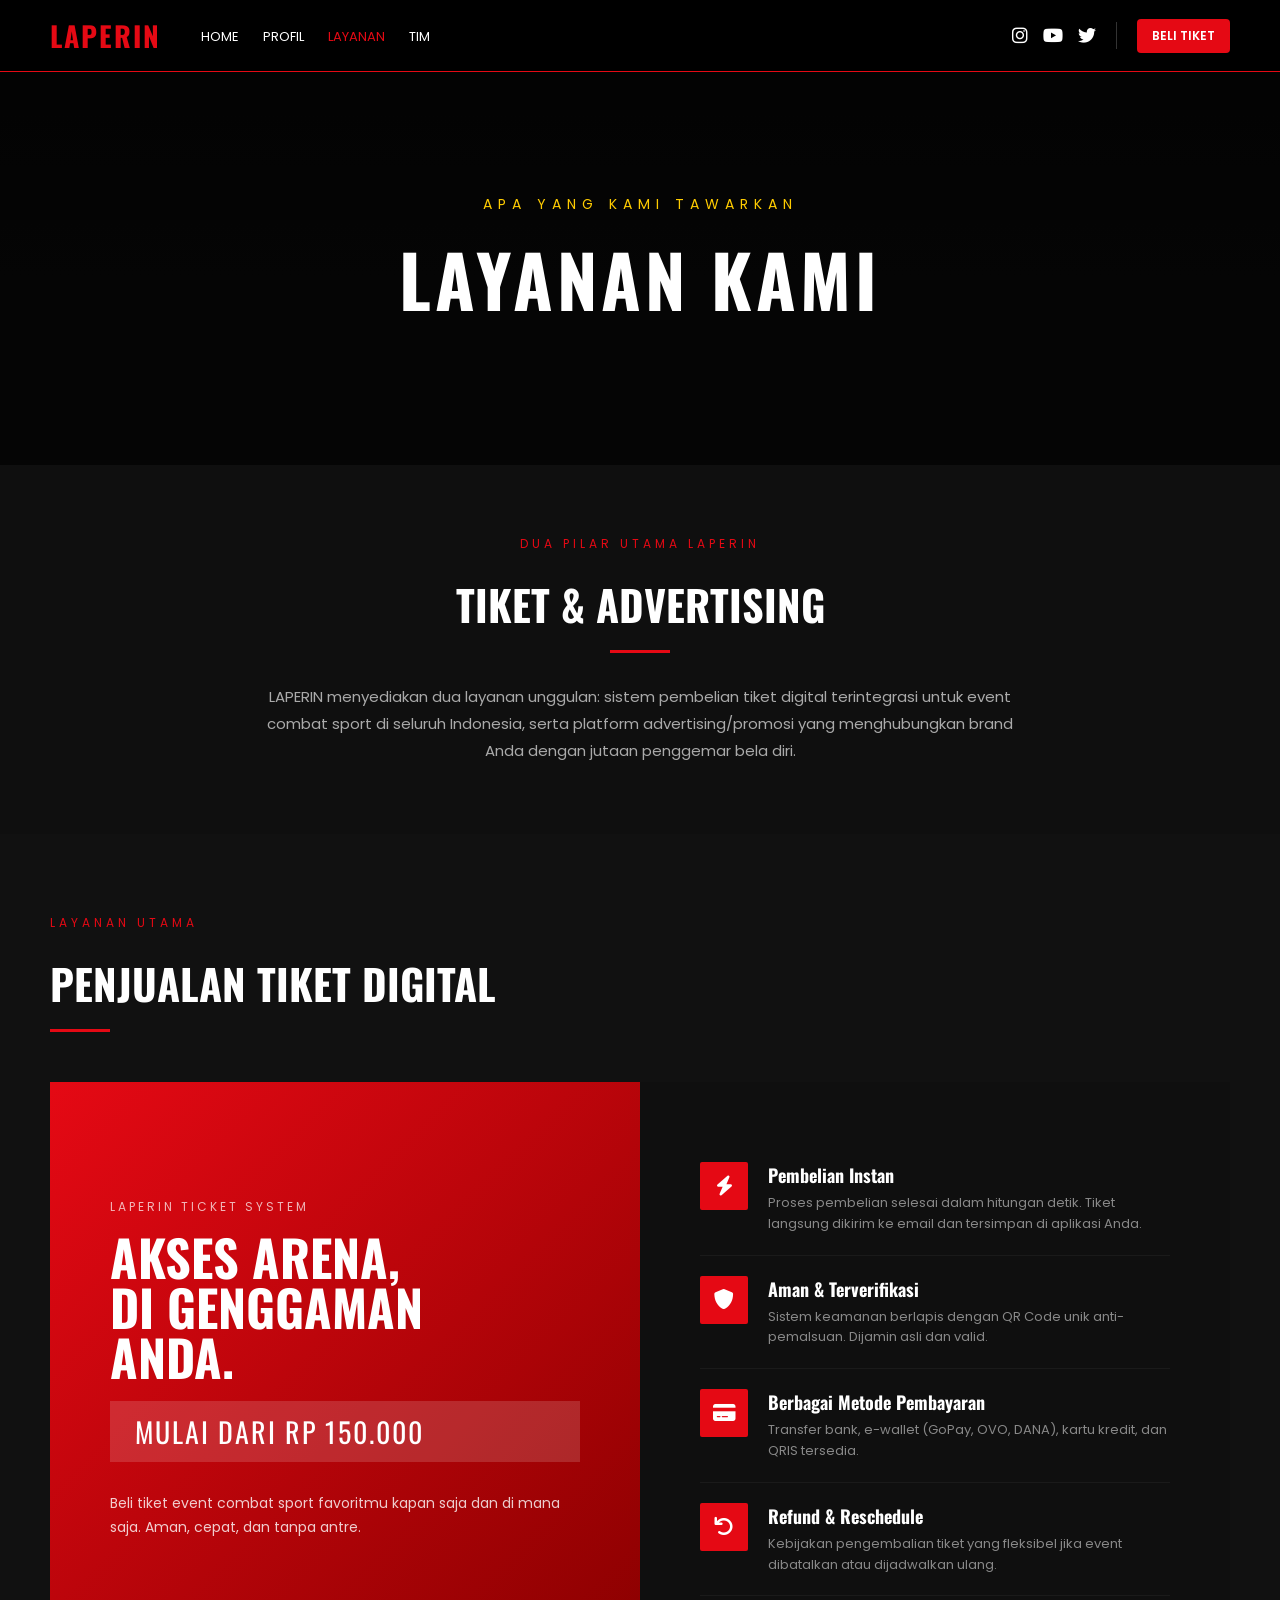
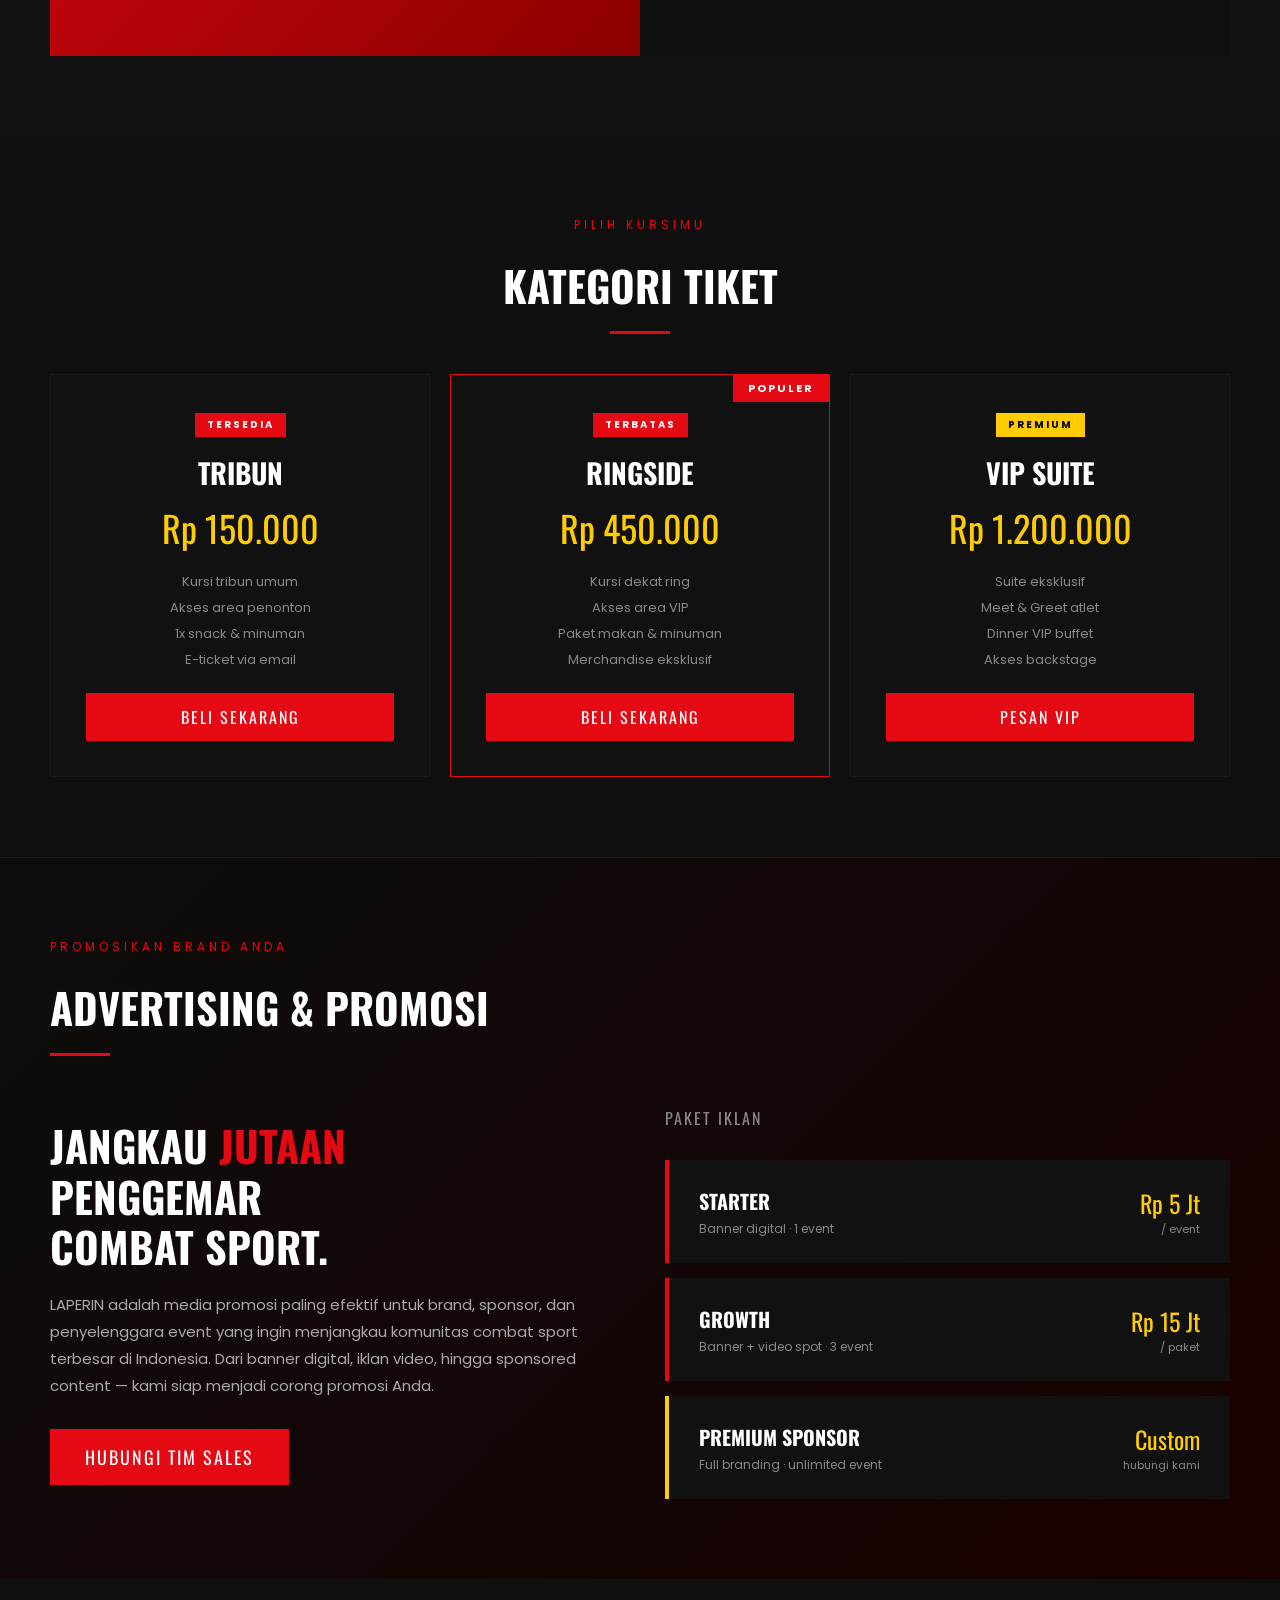
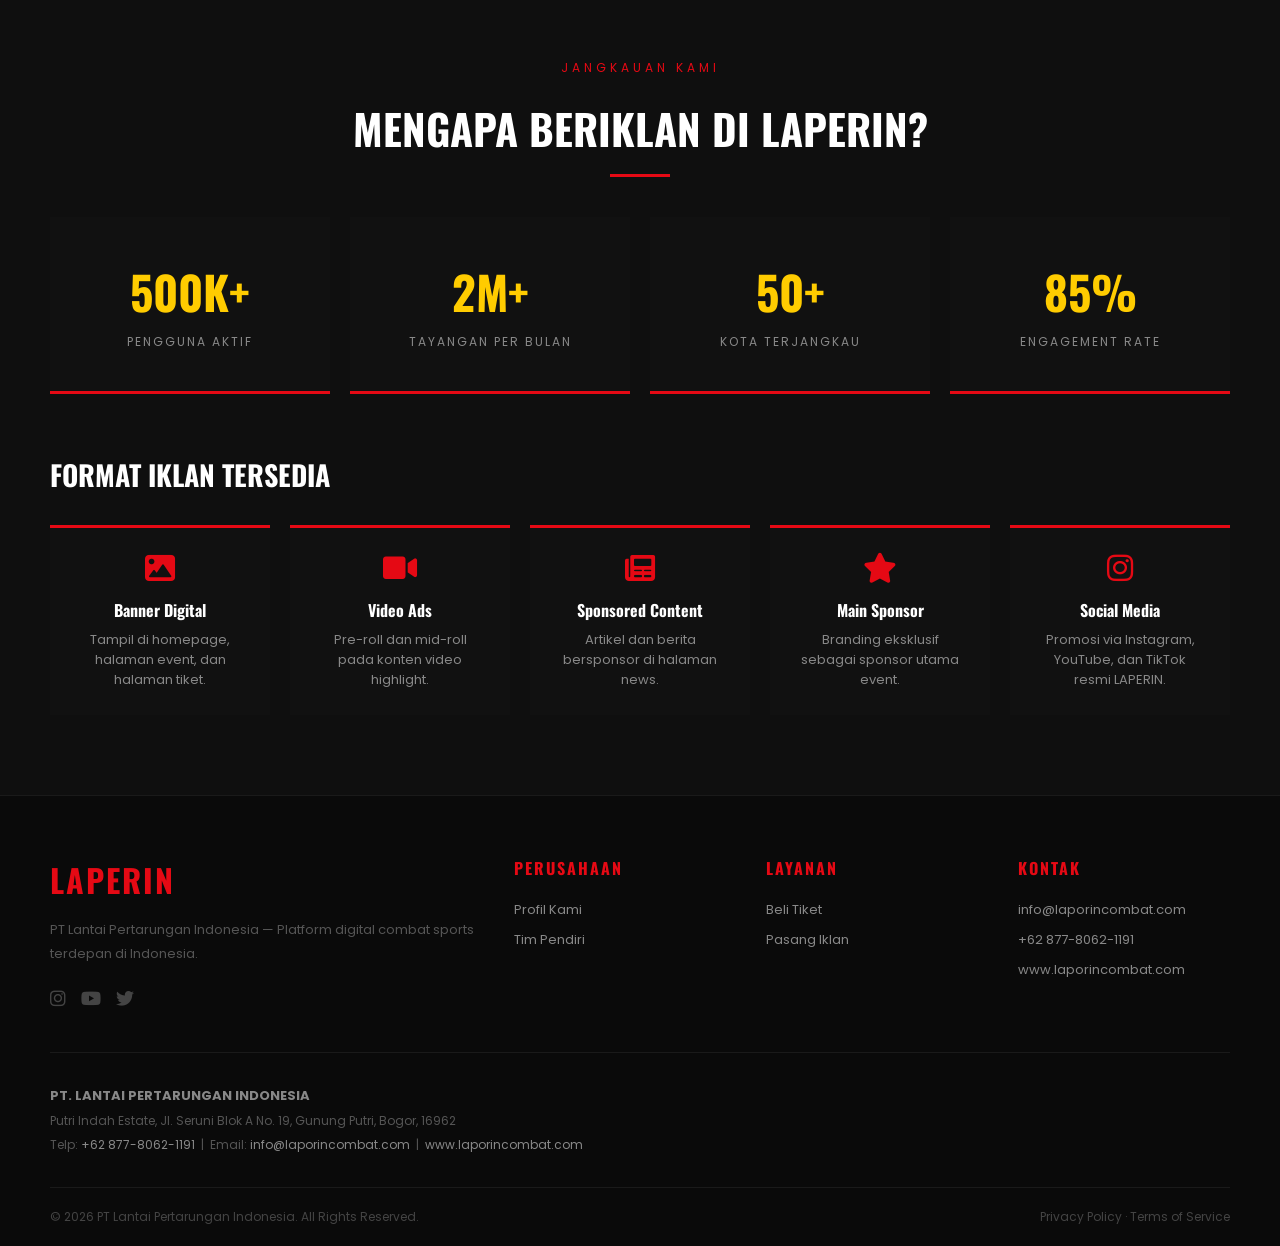
==== layanan.html @ 1fa07dd4 "Menambahkan Versi Terbaru, 4 halaman" ====
<!DOCTYPE html>
<html lang="id">
<head>
  <meta charset="UTF-8">
  <meta name="viewport" content="width=device-width, initial-scale=1.0">
  <title>Layanan — Laperin</title>
  <link href="https://fonts.googleapis.com/css2?family=Oswald:wght@400;500;700&family=Poppins:wght@300;400;600;700&display=swap" rel="stylesheet">
  <link rel="stylesheet" href="https://cdnjs.cloudflare.com/ajax/libs/font-awesome/6.0.0/css/all.min.css">
  <link rel="stylesheet" href="style.css">
</head>
<body>

  <!-- NAVBAR -->
  <nav>
    <div class="nav-left">
      <a class="logo" href="index.html">LAPERIN</a>
      <div class="nav-links">
        <a href="index.html">Home</a>
        <a href="profil.html">Profil</a>
        <a href="layanan.html" class="active">Layanan</a>
        <a href="tim.html">Tim</a>
      </div>
    </div>
    <div class="nav-right">
      <div class="social-icons">
        <a href="#"><i class="fab fa-instagram"></i></a>
        <a href="#"><i class="fab fa-youtube"></i></a>
        <a href="#"><i class="fab fa-twitter"></i></a>
      </div>
      <a href="layanan.html" style="background:#e50914; color:white; padding:8px 15px; text-decoration:none; font-weight:600; font-size:12px; border-radius:4px;">BELI TIKET</a>
    </div>
  </nav>

  <!-- PAGE HERO -->
  <div class="page-hero layanan-hero">
    <p>Apa Yang Kami Tawarkan</p>
    <h1>LAYANAN KAMI</h1>
  </div>

  <!-- INTRO -->
  <section style="padding:70px 50px; background:#0f0f0f; text-align:center;">
    <p class="section-subtitle">Dua Pilar Utama LAPERIN</p>
    <h2 class="section-title">TIKET & ADVERTISING</h2>
    <div class="title-line" style="margin:15px auto 30px;"></div>
    <p style="color:#aaa; line-height:1.8; font-size:15px; max-width:750px; margin:0 auto;">LAPERIN menyediakan dua layanan unggulan: sistem pembelian tiket digital terintegrasi untuk event combat sport di seluruh Indonesia, serta platform advertising/promosi yang menghubungkan brand Anda dengan jutaan penggemar bela diri.</p>
  </section>

  <!-- TIKET SECTION -->
  <section class="tiket-section" id="tiket">
    <p class="section-subtitle">Layanan Utama</p>
    <h2 class="section-title">PENJUALAN TIKET DIGITAL</h2>
    <div class="title-line"></div>
    <div class="tiket-grid">
      <div class="tiket-visual">
        <p style="font-size:12px; text-transform:uppercase; letter-spacing:3px; opacity:0.7; margin-bottom:15px;">Laperin Ticket System</p>
        <h2>AKSES ARENA,<br>DI GENGGAMAN<br>ANDA.</h2>
        <div class="price-tag">MULAI DARI RP 150.000</div>
        <p style="opacity:0.8; font-size:14px; line-height:1.7;">Beli tiket event combat sport favoritmu kapan saja dan di mana saja. Aman, cepat, dan tanpa antre.</p>
      </div>
      <div class="tiket-features">
        <div class="feat-item">
          <div class="feat-icon"><i class="fas fa-bolt"></i></div>
          <div class="feat-text">
            <h4>Pembelian Instan</h4>
            <p>Proses pembelian selesai dalam hitungan detik. Tiket langsung dikirim ke email dan tersimpan di aplikasi Anda.</p>
          </div>
        </div>
        <div class="feat-item">
          <div class="feat-icon"><i class="fas fa-shield-alt"></i></div>
          <div class="feat-text">
            <h4>Aman & Terverifikasi</h4>
            <p>Sistem keamanan berlapis dengan QR Code unik anti-pemalsuan. Dijamin asli dan valid.</p>
          </div>
        </div>
        <div class="feat-item">
          <div class="feat-icon"><i class="fas fa-credit-card"></i></div>
          <div class="feat-text">
            <h4>Berbagai Metode Pembayaran</h4>
            <p>Transfer bank, e-wallet (GoPay, OVO, DANA), kartu kredit, dan QRIS tersedia.</p>
          </div>
        </div>
        <div class="feat-item">
          <div class="feat-icon"><i class="fas fa-undo"></i></div>
          <div class="feat-text">
            <h4>Refund & Reschedule</h4>
            <p>Kebijakan pengembalian tiket yang fleksibel jika event dibatalkan atau dijadwalkan ulang.</p>
          </div>
        </div>
      </div>
    </div>
  </section>

  <!-- KATEGORI TIKET -->
  <section class="tiket-kategori">
    <div style="text-align:center;">
      <p class="section-subtitle">Pilih Kursimu</p>
      <h2 class="section-title">KATEGORI TIKET</h2>
      <div class="title-line" style="margin:15px auto 0;"></div>
    </div>
    <div class="kategori-grid">
      <div class="kat-card">
        <span class="kat-badge">Tersedia</span>
        <h3>TRIBUN</h3>
        <div class="price">Rp 150.000</div>
        <ul>
          <li>Kursi tribun umum</li>
          <li>Akses area penonton</li>
          <li>1x snack & minuman</li>
          <li>E-ticket via email</li>
        </ul>
        <a href="#" class="btn-buy">Beli Sekarang</a>
      </div>
      <div class="kat-card" style="border-color:#e50914; position:relative;">
        <div style="position:absolute; top:0; right:0; background:#e50914; padding:5px 15px; font-size:11px; font-weight:700; letter-spacing:2px;">POPULER</div>
        <span class="kat-badge">Terbatas</span>
        <h3>RINGSIDE</h3>
        <div class="price">Rp 450.000</div>
        <ul>
          <li>Kursi dekat ring</li>
          <li>Akses area VIP</li>
          <li>Paket makan & minuman</li>
          <li>Merchandise eksklusif</li>
        </ul>
        <a href="#" class="btn-buy">Beli Sekarang</a>
      </div>
      <div class="kat-card">
        <span class="kat-badge" style="background:#ffcc00; color:#000;">Premium</span>
        <h3>VIP SUITE</h3>
        <div class="price">Rp 1.200.000</div>
        <ul>
          <li>Suite eksklusif</li>
          <li>Meet & Greet atlet</li>
          <li>Dinner VIP buffet</li>
          <li>Akses backstage</li>
        </ul>
        <a href="#" class="btn-buy">Pesan VIP</a>
      </div>
    </div>
  </section>

  <!-- ADVERTISING -->
  <section class="ads-section" id="advertising">
    <p class="section-subtitle">Promosikan Brand Anda</p>
    <h2 class="section-title">ADVERTISING & PROMOSI</h2>
    <div class="title-line"></div>
    <div class="ads-grid">
      <div class="ads-text">
        <h2>JANGKAU <em>JUTAAN</em><br>PENGGEMAR<br>COMBAT SPORT.</h2>
        <p>LAPERIN adalah media promosi paling efektif untuk brand, sponsor, dan penyelenggara event yang ingin menjangkau komunitas combat sport terbesar di Indonesia. Dari banner digital, iklan video, hingga sponsored content — kami siap menjadi corong promosi Anda.</p>
        <a class="btn-contact" href="mailto:info@laporincombat.com">Hubungi Tim Sales</a>
      </div>
      <div class="ads-packages">
        <div style="font-family:'Oswald'; font-size:16px; color:#888; text-transform:uppercase; letter-spacing:2px; margin-bottom:15px;">Paket Iklan</div>
        <div class="pkg-card">
          <div><h4>STARTER</h4><p>Banner digital · 1 event</p></div>
          <div class="pkg-price">Rp 5 Jt<span>/ event</span></div>
        </div>
        <div class="pkg-card">
          <div><h4>GROWTH</h4><p>Banner + video spot · 3 event</p></div>
          <div class="pkg-price">Rp 15 Jt<span>/ paket</span></div>
        </div>
        <div class="pkg-card" style="border-left-color:#ffcc00;">
          <div><h4>PREMIUM SPONSOR</h4><p>Full branding · unlimited event</p></div>
          <div class="pkg-price" style="color:#ffcc00;">Custom<span>hubungi kami</span></div>
        </div>
      </div>
    </div>
  </section>

  <!-- REACH STATS -->
  <section class="ads-reach">
    <div style="text-align:center;">
      <p class="section-subtitle">Jangkauan Kami</p>
      <h2 class="section-title">MENGAPA BERIKLAN DI LAPERIN?</h2>
      <div class="title-line" style="margin:15px auto 0;"></div>
    </div>
    <div class="reach-grid">
      <div class="reach-card"><h3>500K+</h3><p>Pengguna Aktif</p></div>
      <div class="reach-card"><h3>2M+</h3><p>Tayangan Per Bulan</p></div>
      <div class="reach-card"><h3>50+</h3><p>Kota Terjangkau</p></div>
      <div class="reach-card"><h3>85%</h3><p>Engagement Rate</p></div>
    </div>

    <!-- FORMAT IKLAN -->
    <div style="margin-top:60px;">
      <h3 style="font-family:'Oswald'; font-size:28px; margin-bottom:30px;">FORMAT IKLAN TERSEDIA</h3>
      <div style="display:grid; grid-template-columns:repeat(auto-fit,minmax(200px,1fr)); gap:20px;">
        <div style="background:#111; padding:25px; border-top:3px solid #e50914; text-align:center;">
          <i class="fas fa-image" style="font-size:30px; color:#e50914; margin-bottom:15px;"></i>
          <h4 style="font-family:'Oswald'; margin-bottom:8px;">Banner Digital</h4>
          <p style="color:#888; font-size:13px;">Tampil di homepage, halaman event, dan halaman tiket.</p>
        </div>
        <div style="background:#111; padding:25px; border-top:3px solid #e50914; text-align:center;">
          <i class="fas fa-video" style="font-size:30px; color:#e50914; margin-bottom:15px;"></i>
          <h4 style="font-family:'Oswald'; margin-bottom:8px;">Video Ads</h4>
          <p style="color:#888; font-size:13px;">Pre-roll dan mid-roll pada konten video highlight.</p>
        </div>
        <div style="background:#111; padding:25px; border-top:3px solid #e50914; text-align:center;">
          <i class="fas fa-newspaper" style="font-size:30px; color:#e50914; margin-bottom:15px;"></i>
          <h4 style="font-family:'Oswald'; margin-bottom:8px;">Sponsored Content</h4>
          <p style="color:#888; font-size:13px;">Artikel dan berita bersponsor di halaman news.</p>
        </div>
        <div style="background:#111; padding:25px; border-top:3px solid #e50914; text-align:center;">
          <i class="fas fa-star" style="font-size:30px; color:#e50914; margin-bottom:15px;"></i>
          <h4 style="font-family:'Oswald'; margin-bottom:8px;">Main Sponsor</h4>
          <p style="color:#888; font-size:13px;">Branding eksklusif sebagai sponsor utama event.</p>
        </div>
        <div style="background:#111; padding:25px; border-top:3px solid #e50914; text-align:center;">
          <i class="fab fa-instagram" style="font-size:30px; color:#e50914; margin-bottom:15px;"></i>
          <h4 style="font-family:'Oswald'; margin-bottom:8px;">Social Media</h4>
          <p style="color:#888; font-size:13px;">Promosi via Instagram, YouTube, dan TikTok resmi LAPERIN.</p>
        </div>
      </div>
    </div>
  </section>

  <!-- FOOTER -->
  <footer class="site-footer">
    <div class="footer-grid">
      <div class="footer-brand">
        <span class="logo">LAPERIN</span>
        <p>PT Lantai Pertarungan Indonesia — Platform digital combat sports terdepan di Indonesia.</p>
        <div class="footer-socials" style="margin-top:20px;">
          <a href="#"><i class="fab fa-instagram"></i></a>
          <a href="#"><i class="fab fa-youtube"></i></a>
          <a href="#"><i class="fab fa-twitter"></i></a>
        </div>
      </div>
      <div class="footer-col">
        <h4>Perusahaan</h4>
        <a href="profil.html">Profil Kami</a>
        <a href="tim.html">Tim Pendiri</a>
      </div>
      <div class="footer-col">
        <h4>Layanan</h4>
        <a href="layanan.html">Beli Tiket</a>
        <a href="layanan.html">Pasang Iklan</a>
      </div>
      <div class="footer-col">
        <h4>Kontak</h4>
        <a href="mailto:info@laporincombat.com">info@laporincombat.com</a>
        <a href="tel:+6287780621191">+62 877-8062-1191</a>
        <a href="https://www.laporincombat.com" target="_blank">www.laporincombat.com</a>
      </div>
    </div>

    <div class="footer-address">
      <p>
        <strong style="color:#888; font-size:13px;">PT. LANTAI PERTARUNGAN INDONESIA</strong><br>
        Putri Indah Estate, Jl. Seruni Blok A No. 19, Gunung Putri, Bogor, 16962<br>
        Telp: <a href="tel:+6287780621191">+62 877-8062-1191</a> &nbsp;|&nbsp;
        Email: <a href="mailto:info@laporincombat.com">info@laporincombat.com</a> &nbsp;|&nbsp;
        <a href="https://www.laporincombat.com" target="_blank">www.laporincombat.com</a>
      </p>
    </div>

    <div class="footer-bottom">
      <p>© 2026 PT Lantai Pertarungan Indonesia. All Rights Reserved.</p>
      <p>Privacy Policy · Terms of Service</p>
    </div>
  </footer>

</body>
</html>
---- style.css ----
/* ============================================================
   LAPERIN — One Hub All Combat Sports
   style.css — Shared stylesheet
   ============================================================ */

* { margin:0; padding:0; box-sizing:border-box; }
body { background:#0f0f0f; color:white; font-family:'Poppins', sans-serif; overflow-x:hidden; scroll-behavior:smooth; }

/* ========================
   NAVBAR
======================== */
nav { width:100%; position:fixed; top:0; left:0; padding:15px 50px; display:flex; justify-content:space-between; align-items:center; z-index:1000; background:rgba(0,0,0,0.95); border-bottom:1px solid #e50914; }
.nav-left { display:flex; align-items:center; gap:40px; }
.logo { font-size:28px; font-family:'Oswald', sans-serif; font-weight:700; color:#e50914; text-decoration:none; letter-spacing:2px; cursor:pointer; }
.nav-links a { text-decoration:none; color:white; font-size:13px; text-transform:uppercase; margin-right:20px; transition:0.3s; cursor:pointer; }
.nav-links a:hover, .nav-links a.active { color:#e50914; }
.nav-right { display:flex; align-items:center; gap:20px; }
.social-icons { display:flex; gap:15px; border-right:1px solid #333; padding-right:20px; }
.social-icons a { color:white; font-size:18px; transition:0.3s; }
.social-icons a:hover { color:#e50914; }

/* ========================
   SHARED UTILITIES
======================== */
.section-title { font-family:'Oswald'; font-size:clamp(28px,4vw,42px); text-transform:uppercase; margin-bottom:10px; }
.section-subtitle { color:#e50914; font-size:12px; text-transform:uppercase; letter-spacing:4px; margin-bottom:20px; }
.title-line { width:60px; height:3px; background:#e50914; margin-top:15px; }

.btn-dark { background:#222; color:#fff; padding:15px 30px; text-decoration:none; font-weight:600; text-transform:uppercase; font-size:14px; cursor:pointer; transition:0.3s; display:inline-block; }
.btn-dark:hover { background:#e50914; }

/* ========================
   PAGE HERO (subpages)
======================== */
.page-hero { width:100%; height:45vh; background-size:cover; background-position:center; display:flex; flex-direction:column; align-items:center; justify-content:center; margin-top:60px; position:relative; text-align:center; padding:0 20px; }
.page-hero::before { content:''; position:absolute; inset:0; background:rgba(0,0,0,0.65); }
.page-hero * { position:relative; z-index:1; }
.page-hero h1 { font-family:'Oswald'; font-size:clamp(36px,6vw,72px); text-transform:uppercase; letter-spacing:4px; }
.page-hero p { color:#ffcc00; font-size:14px; text-transform:uppercase; letter-spacing:6px; margin-bottom:10px; }

/* ========================
   HOME PAGE
======================== */
.hero { width:100%; height:70vh; background:linear-gradient(to top, #0f0f0f, rgba(0,0,0,0.3)), url('https://images.unsplash.com/photo-1517438984742-1262db08379e?q=80&w=2070'); background-size:cover; background-position:center; display:flex; align-items:center; padding:0 50px; margin-top:60px; }
.hero h1 { font-size:clamp(40px,8vw,80px); line-height:1; font-family:'Oswald', sans-serif; text-transform:uppercase; }

.event-countdown { display:grid; grid-template-columns:1.2fr 0.8fr; min-height:400px; background:#ffcc00; color:#000; }
.event-info { padding:60px 50px; display:flex; flex-direction:column; justify-content:center; }
.event-date-loc { font-weight:600; font-size:18px; margin-bottom:10px; text-transform:uppercase; }
.event-title { font-family:'Oswald'; font-size:clamp(30px,5vw,55px); line-height:1.1; margin-bottom:30px; }
.event-btns { display:flex; gap:15px; }

.countdown-timer { background:#fff; padding:60px 50px; display:flex; flex-direction:column; justify-content:center; align-items:center; }
.timer-label { font-family:'Oswald'; font-size:24px; margin-bottom:20px; text-transform:uppercase; color:#000; }
.timer-grid { display:flex; gap:20px; font-family:'Oswald'; font-size:45px; text-align:center; color:#000; }
.timer-unit { display:flex; flex-direction:column; }
.timer-unit span { font-size:12px; font-family:'Poppins'; font-weight:600; color:#888; }

.ufc-split { display:grid; grid-template-columns:1.8fr 1fr; background:#fff; color:#000; }
.main-story { padding:50px; }
.story-img { width:100%; height:400px; background:url('https://dmxg5wxfqgb4u.cloudfront.net/styles/background_image_xl/s3/2024-01/012024-ufc-297-strickland-vs-du-plessis-fights-everything-you-need-to-know-hero.jpg') center/cover; margin-bottom:20px; }
.sidebar { background:#151515; color:#fff; padding:50px; }
.rank-box { background:#e50914; min-width:35px; height:35px; display:flex; align-items:center; justify-content:center; font-family:'Oswald'; margin-right:15px; flex-shrink:0; }

.video-section { background:linear-gradient(135deg, #0d253f 0%, #01050a 100%); padding:80px 50px; }
.video-grid { display:grid; grid-template-columns:repeat(auto-fit, minmax(300px,1fr)); gap:20px; }
.v-thumb { position:relative; border-radius:12px; overflow:hidden; height:200px; }
.v-thumb img { width:100%; height:100%; object-fit:cover; opacity:0.7; }
.play-icon { position:absolute; top:50%; left:50%; transform:translate(-50%,-50%); font-size:50px; color:#fff; }

.section { padding:80px 50px; }
.fight-item { display:flex; align-items:center; justify-content:space-between; padding:20px; border-bottom:1px solid #222; background:#151515; margin-bottom:5px; }
.fight-date { font-family:'Oswald', sans-serif; color:#e50914; font-size:18px; width:100px; }

.venue-grid { display:grid; grid-template-columns:repeat(auto-fit, minmax(280px,1fr)); gap:20px; }
.venue-card { background:#1a1a1a; border-radius:8px; overflow:hidden; }
.venue-card img { width:100%; height:180px; object-fit:cover; }
.venue-info { padding:20px; }

.about-section { background:#111; padding:80px 50px; border-top:1px solid #222; }

/* ========================
   PROFIL PAGE
======================== */
.profil-intro { background:#0f0f0f; padding:80px 50px; display:grid; grid-template-columns:1fr 1fr; gap:60px; align-items:center; }
.profil-intro-text h2 { font-family:'Oswald'; font-size:40px; margin-bottom:20px; }
.profil-intro-text h2 span { color:#e50914; }
.profil-intro-text p { color:#aaa; line-height:1.8; font-size:15px; }
.profil-stats { display:grid; grid-template-columns:1fr 1fr; gap:20px; }
.stat-box { background:#151515; border-left:4px solid #e50914; padding:25px; }
.stat-box h3 { font-family:'Oswald'; font-size:42px; color:#ffcc00; }
.stat-box p { font-size:12px; text-transform:uppercase; color:#888; letter-spacing:2px; }

.visi-misi { background:#111; padding:80px 50px; }
.vm-grid { display:grid; grid-template-columns:1fr 1fr; gap:30px; margin-top:50px; }
.vm-card { background:#0f0f0f; padding:40px; border-top:4px solid #e50914; position:relative; overflow:hidden; }
.vm-card::before { content:attr(data-label); position:absolute; bottom:-20px; right:-10px; font-family:'Oswald'; font-size:100px; color:rgba(229,9,20,0.05); font-weight:700; }
.vm-card h3 { font-family:'Oswald'; font-size:28px; margin-bottom:20px; color:#ffcc00; letter-spacing:2px; }
.vm-card ul { list-style:none; }
.vm-card ul li { color:#bbb; font-size:14px; line-height:1.8; padding:8px 0; border-bottom:1px solid #1a1a1a; display:flex; align-items:flex-start; gap:10px; }
.vm-card ul li::before { content:'▸'; color:#e50914; flex-shrink:0; margin-top:2px; }
.vm-card p { color:#bbb; font-size:14px; line-height:1.8; }

.tujuan-section { background:#0f0f0f; padding:80px 50px; }
.tujuan-grid { display:grid; grid-template-columns:repeat(2,1fr); gap:25px; margin-top:50px; }
.tujuan-card { background:#111; padding:40px; border-radius:2px; position:relative; overflow:hidden; transition:0.3s; }
.tujuan-card:hover { transform:translateY(-5px); background:#151515; }
.tujuan-icon { font-size:36px; color:#e50914; margin-bottom:20px; }
.tujuan-card h4 { font-family:'Oswald'; font-size:20px; margin-bottom:12px; color:#fff; line-height:1.3; }
.tujuan-card p { color:#888; font-size:13px; line-height:1.7; }
.tujuan-num { position:absolute; top:20px; right:25px; font-family:'Oswald'; font-size:60px; color:rgba(229,9,20,0.08); font-weight:700; }

/* ========================
   LAYANAN PAGE
======================== */
.layanan-hero { background:linear-gradient(to top, #0f0f0f 20%, rgba(0,0,0,0.4)), url('https://images.unsplash.com/photo-1549719386-74dfcbf7dbed?q=80&w=2070'); background-size:cover; background-position:center; }

.tiket-section { background:#111; padding:80px 50px; }
.tiket-grid { display:grid; grid-template-columns:1fr 1fr; gap:0; margin-top:50px; }
.tiket-visual { background:linear-gradient(135deg, #e50914, #8b0000); padding:60px; display:flex; flex-direction:column; justify-content:center; }
.tiket-visual h2 { font-family:'Oswald'; font-size:50px; text-transform:uppercase; line-height:1; margin-bottom:20px; }
.tiket-visual .price-tag { background:rgba(255,255,255,0.15); display:inline-block; padding:10px 25px; font-family:'Oswald'; font-size:28px; margin-bottom:30px; letter-spacing:2px; }
.tiket-features { background:#0f0f0f; padding:60px; display:flex; flex-direction:column; justify-content:center; }
.feat-item { display:flex; gap:20px; padding:20px 0; border-bottom:1px solid #1a1a1a; align-items:flex-start; }
.feat-icon { width:48px; height:48px; background:#e50914; display:flex; align-items:center; justify-content:center; font-size:20px; flex-shrink:0; border-radius:2px; }
.feat-text h4 { font-family:'Oswald'; font-size:18px; margin-bottom:5px; }
.feat-text p { color:#888; font-size:13px; line-height:1.6; }

.tiket-kategori { padding:80px 50px; background:#0f0f0f; }
.kategori-grid { display:grid; grid-template-columns:repeat(3,1fr); gap:20px; margin-top:40px; }
.kat-card { background:#111; border:1px solid #1a1a1a; padding:35px; text-align:center; transition:0.3s; cursor:pointer; }
.kat-card:hover { border-color:#e50914; transform:translateY(-4px); }
.kat-card .kat-badge { background:#e50914; color:#fff; font-size:10px; font-weight:700; text-transform:uppercase; padding:4px 12px; letter-spacing:2px; display:inline-block; margin-bottom:15px; }
.kat-card h3 { font-family:'Oswald'; font-size:28px; margin-bottom:8px; }
.kat-card .price { font-family:'Oswald'; font-size:36px; color:#ffcc00; margin-bottom:15px; }
.kat-card ul { list-style:none; color:#888; font-size:13px; line-height:2; }
.kat-card .btn-buy { margin-top:20px; display:block; background:#e50914; color:#fff; padding:12px; font-family:'Oswald'; font-size:16px; text-transform:uppercase; letter-spacing:2px; text-decoration:none; transition:0.3s; }
.kat-card .btn-buy:hover { background:#fff; color:#e50914; }

.ads-section { background:linear-gradient(135deg, #0d0d0d, #1a0000); padding:80px 50px; border-top:1px solid #1a1a1a; }
.ads-grid { display:grid; grid-template-columns:1fr 1fr; gap:50px; margin-top:50px; align-items:center; }
.ads-text h2 { font-family:'Oswald'; font-size:42px; text-transform:uppercase; line-height:1.2; margin-bottom:20px; }
.ads-text h2 em { color:#e50914; font-style:normal; }
.ads-text p { color:#aaa; line-height:1.8; font-size:15px; margin-bottom:30px; }
.ads-text .btn-contact { display:inline-block; background:#e50914; color:#fff; padding:15px 35px; font-family:'Oswald'; font-size:18px; text-transform:uppercase; letter-spacing:2px; text-decoration:none; cursor:pointer; transition:0.3s; }
.ads-text .btn-contact:hover { background:#ffcc00; color:#000; }
.ads-packages { display:flex; flex-direction:column; gap:15px; }
.pkg-card { background:#111; padding:25px 30px; border-left:4px solid #e50914; display:flex; justify-content:space-between; align-items:center; transition:0.3s; }
.pkg-card:hover { background:#1a1a1a; transform:translateX(5px); }
.pkg-card h4 { font-family:'Oswald'; font-size:20px; }
.pkg-card p { font-size:12px; color:#888; margin-top:4px; }
.pkg-card .pkg-price { font-family:'Oswald'; font-size:24px; color:#ffcc00; text-align:right; }
.pkg-card .pkg-price span { display:block; font-size:11px; color:#888; font-family:'Poppins'; }

.ads-reach { padding:80px 50px; background:#0f0f0f; }
.reach-grid { display:grid; grid-template-columns:repeat(4,1fr); gap:20px; margin-top:40px; }
.reach-card { text-align:center; padding:40px 20px; background:#111; border-bottom:3px solid #e50914; }
.reach-card h3 { font-family:'Oswald'; font-size:46px; color:#ffcc00; margin-bottom:8px; }
.reach-card p { color:#888; font-size:12px; text-transform:uppercase; letter-spacing:2px; }

/* ========================
   TIM PAGE
======================== */
.team-hero { background:linear-gradient(to top, #0f0f0f 20%, rgba(0,0,0,0.4)), url('https://images.unsplash.com/photo-1552664730-d307ca884978?q=80&w=2070'); background-size:cover; background-position:center; }

.org-chart { padding:80px 50px; background:#0f0f0f; }
.org-title { text-align:center; margin-bottom:60px; }
.org-tree { display:flex; flex-direction:column; align-items:center; gap:0; }
.org-level { display:flex; justify-content:center; gap:30px; position:relative; width:100%; }

.org-connector { width:2px; height:40px; background:#e50914; margin:0 auto; }
.org-h-line { height:2px; background:#e50914; width:60%; margin:0 auto; position:relative; }
.org-h-line::before, .org-h-line::after { content:''; position:absolute; width:2px; height:20px; background:#e50914; bottom:0; }
.org-h-line::before { left:0; }
.org-h-line::after { right:0; }

.person-card { background:#111; padding:30px; text-align:center; width:200px; flex-shrink:0; border-top:3px solid #e50914; position:relative; transition:0.3s; }
.person-card.komisaris { border-top-color:#ffcc00; width:260px; }
.person-card.direktur { border-top-color:#e50914; width:240px; }
.person-card:hover { transform:translateY(-5px); background:#1a1a1a; }
.person-avatar { width:80px; height:80px; border-radius:50%; background:#222; margin:0 auto 15px; overflow:hidden; border:3px solid #e50914; display:flex; align-items:center; justify-content:center; font-size:30px; color:#e50914; }
.komisaris .person-avatar { border-color:#ffcc00; }
.person-card h4 { font-family:'Oswald'; font-size:16px; margin-bottom:5px; line-height:1.3; }
.person-card .role { font-size:11px; text-transform:uppercase; letter-spacing:2px; color:#e50914; }
.komisaris .role { color:#ffcc00; }
.person-card .dept { font-size:11px; color:#555; margin-top:4px; }

.team-detail { padding:80px 50px; background:#111; }
.detail-grid { display:grid; grid-template-columns:repeat(auto-fit,minmax(300px,1fr)); gap:30px; margin-top:50px; }
.detail-card { background:#0f0f0f; padding:40px; border-radius:2px; border-left:4px solid #e50914; }
.detail-card .d-header { display:flex; align-items:center; gap:20px; margin-bottom:25px; }
.detail-card .d-avatar { width:70px; height:70px; border-radius:50%; background:#1a1a1a; display:flex; align-items:center; justify-content:center; font-size:28px; color:#e50914; flex-shrink:0; }
.detail-card h3 { font-family:'Oswald'; font-size:22px; line-height:1.3; }
.detail-card .d-role { color:#e50914; font-size:12px; text-transform:uppercase; letter-spacing:2px; }
.detail-card .d-desc { color:#888; font-size:13px; line-height:1.8; }
.detail-card ul { list-style:none; margin-top:15px; }
.detail-card ul li { color:#aaa; font-size:13px; padding:5px 0; display:flex; gap:8px; }
.detail-card ul li::before { content:'→'; color:#e50914; flex-shrink:0; }

/* ========================
   FOOTER
======================== */
.site-footer { background:#0a0a0a; padding:60px 50px 0; border-top:1px solid #1a1a1a; }
.footer-grid { display:grid; grid-template-columns:2fr 1fr 1fr 1fr; gap:40px; margin-bottom:40px; }
.footer-brand .logo { font-size:32px; display:block; margin-bottom:15px; }
.footer-brand p { color:#555; font-size:13px; line-height:1.8; }
.footer-col h4 { font-family:'Oswald'; color:#e50914; font-size:16px; text-transform:uppercase; letter-spacing:2px; margin-bottom:20px; }
.footer-col a { display:block; color:#888; font-size:13px; margin-bottom:10px; text-decoration:none; transition:0.2s; cursor:pointer; }
.footer-col a:hover { color:#fff; }
.footer-socials { display:flex; gap:15px; }
.footer-socials a { color:#444; font-size:18px; transition:0.2s; }
.footer-socials a:hover { color:#e50914; }

.footer-address { border-top:1px solid #1a1a1a; padding:30px 0; }
.footer-address p { color:#555; font-size:12px; line-height:2; }
.footer-address a { color:#888; text-decoration:none; transition:0.2s; }
.footer-address a:hover { color:#e50914; }

.footer-bottom { border-top:1px solid #1a1a1a; padding:20px 0; display:flex; justify-content:space-between; align-items:center; color:#444; font-size:12px; }

/* ========================
   RESPONSIVE
======================== */
@media (max-width: 900px) {
  .event-countdown, .ufc-split, .tiket-grid, .ads-grid, .vm-grid, .tujuan-grid, .profil-intro, .footer-grid { grid-template-columns:1fr; }
  .nav-links, .social-icons { display:none; }
  nav { padding:15px 25px; }
  .section, .tiket-section, .ads-section, .tiket-kategori, .profil-intro, .visi-misi, .tujuan-section, .org-chart, .team-detail, .ads-reach, .site-footer { padding:60px 25px; }
  .hero, .page-hero { padding:0 25px; }
  .kategori-grid, .reach-grid { grid-template-columns:1fr 1fr; }
  .person-card { width:150px; }
  .person-card.komisaris, .person-card.direktur { width:180px; }
  .org-level { gap:10px; }
}
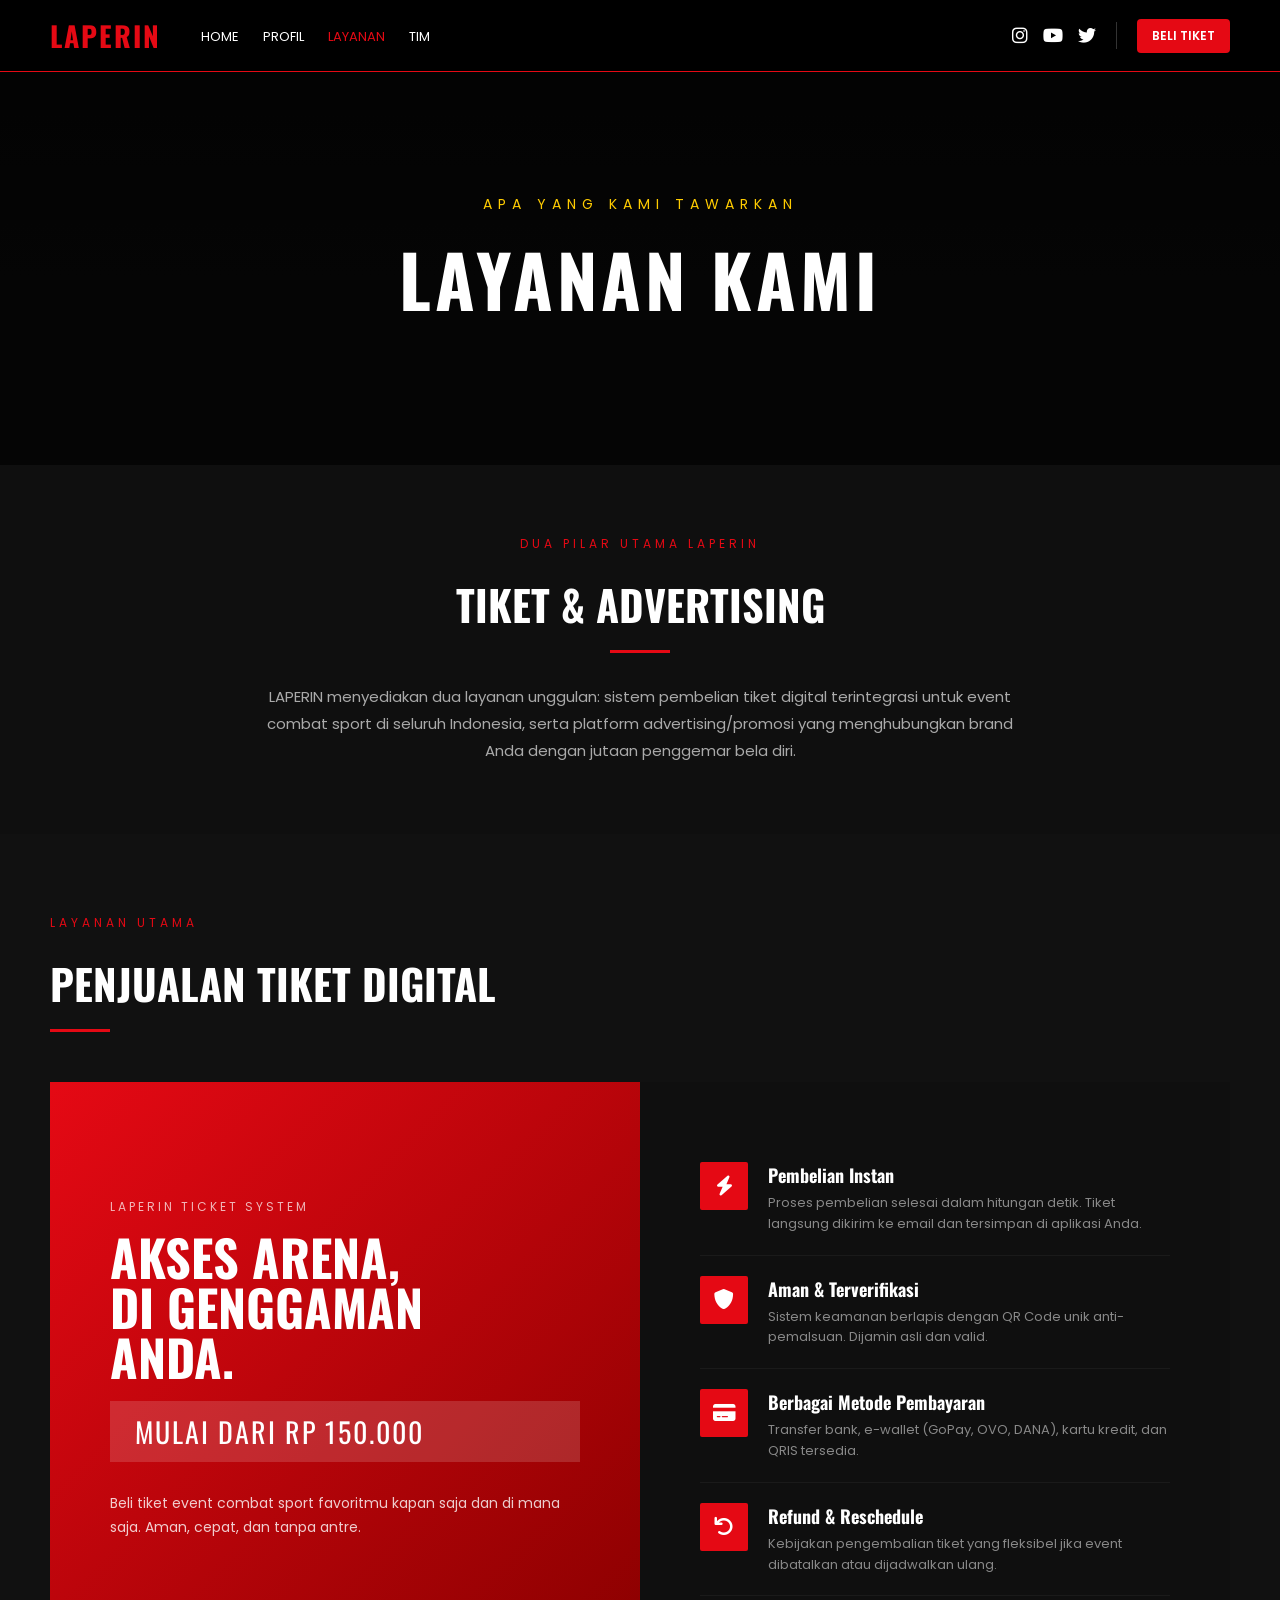
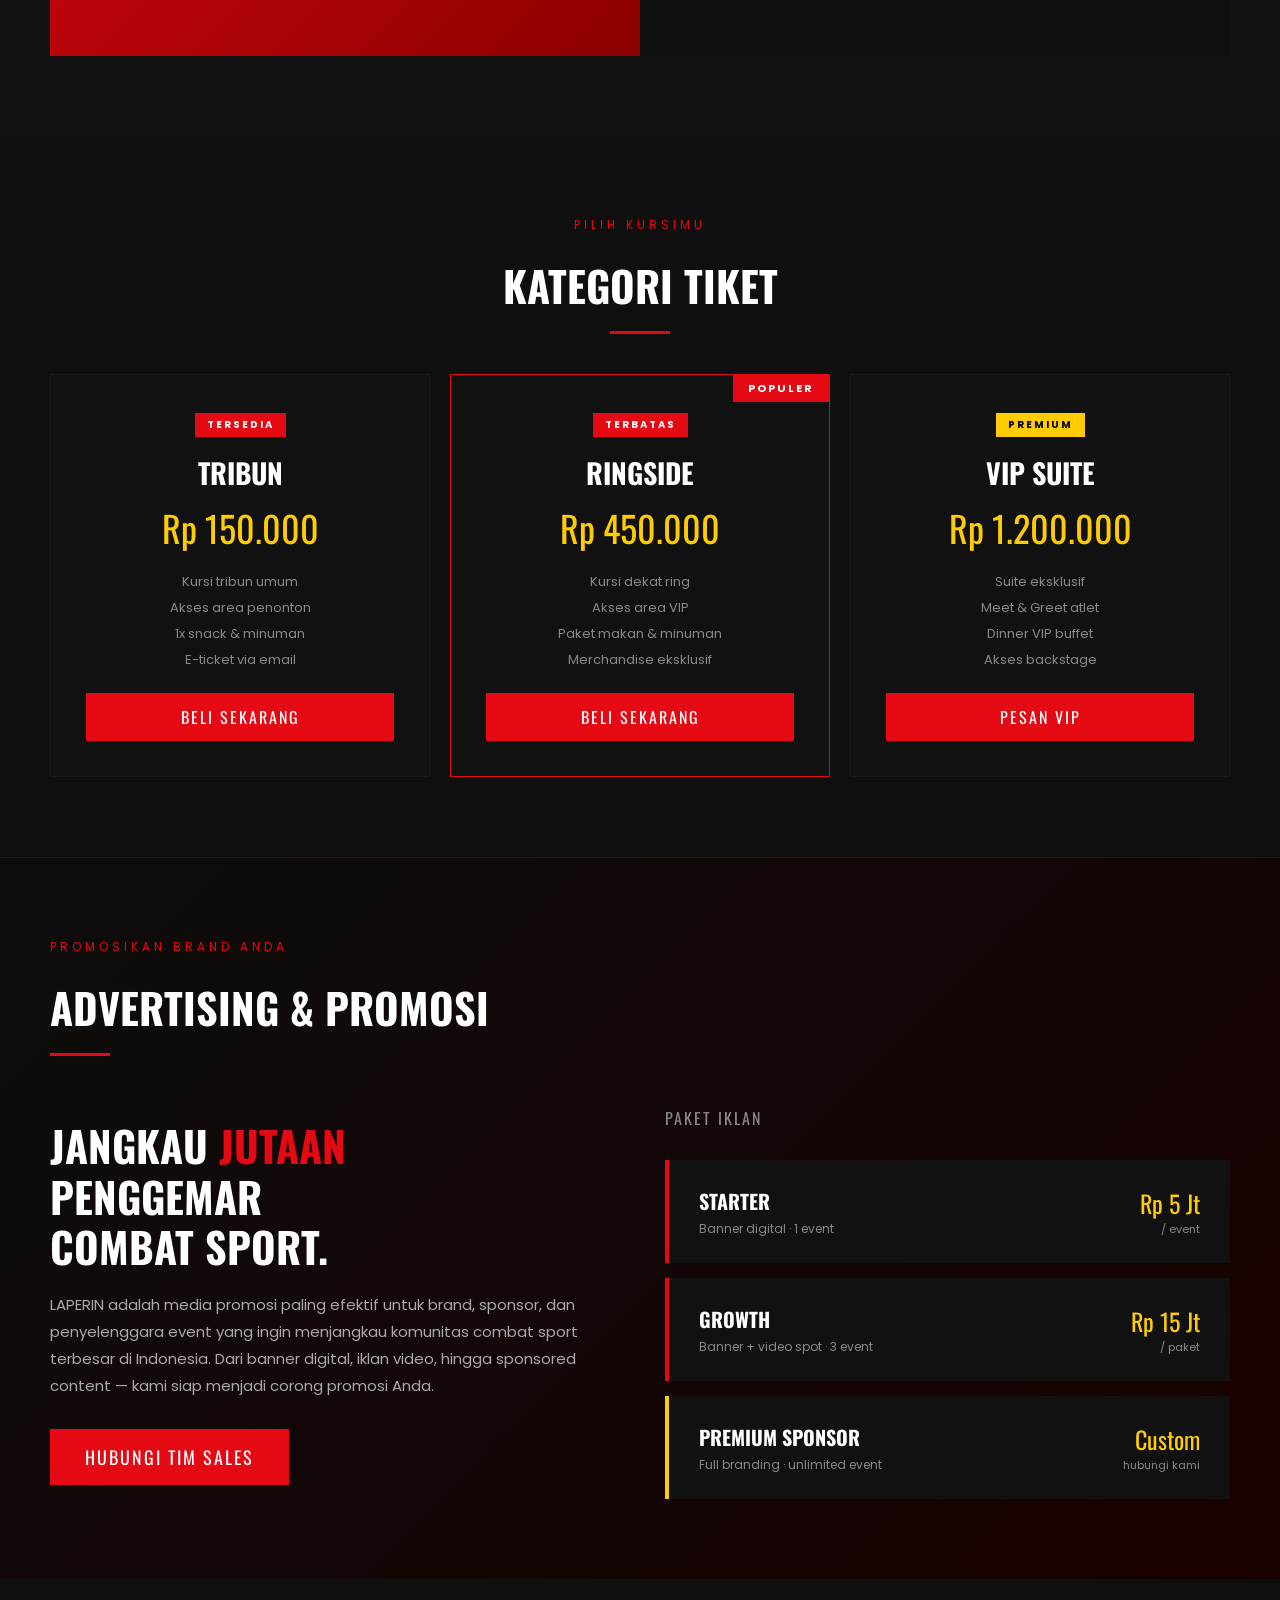
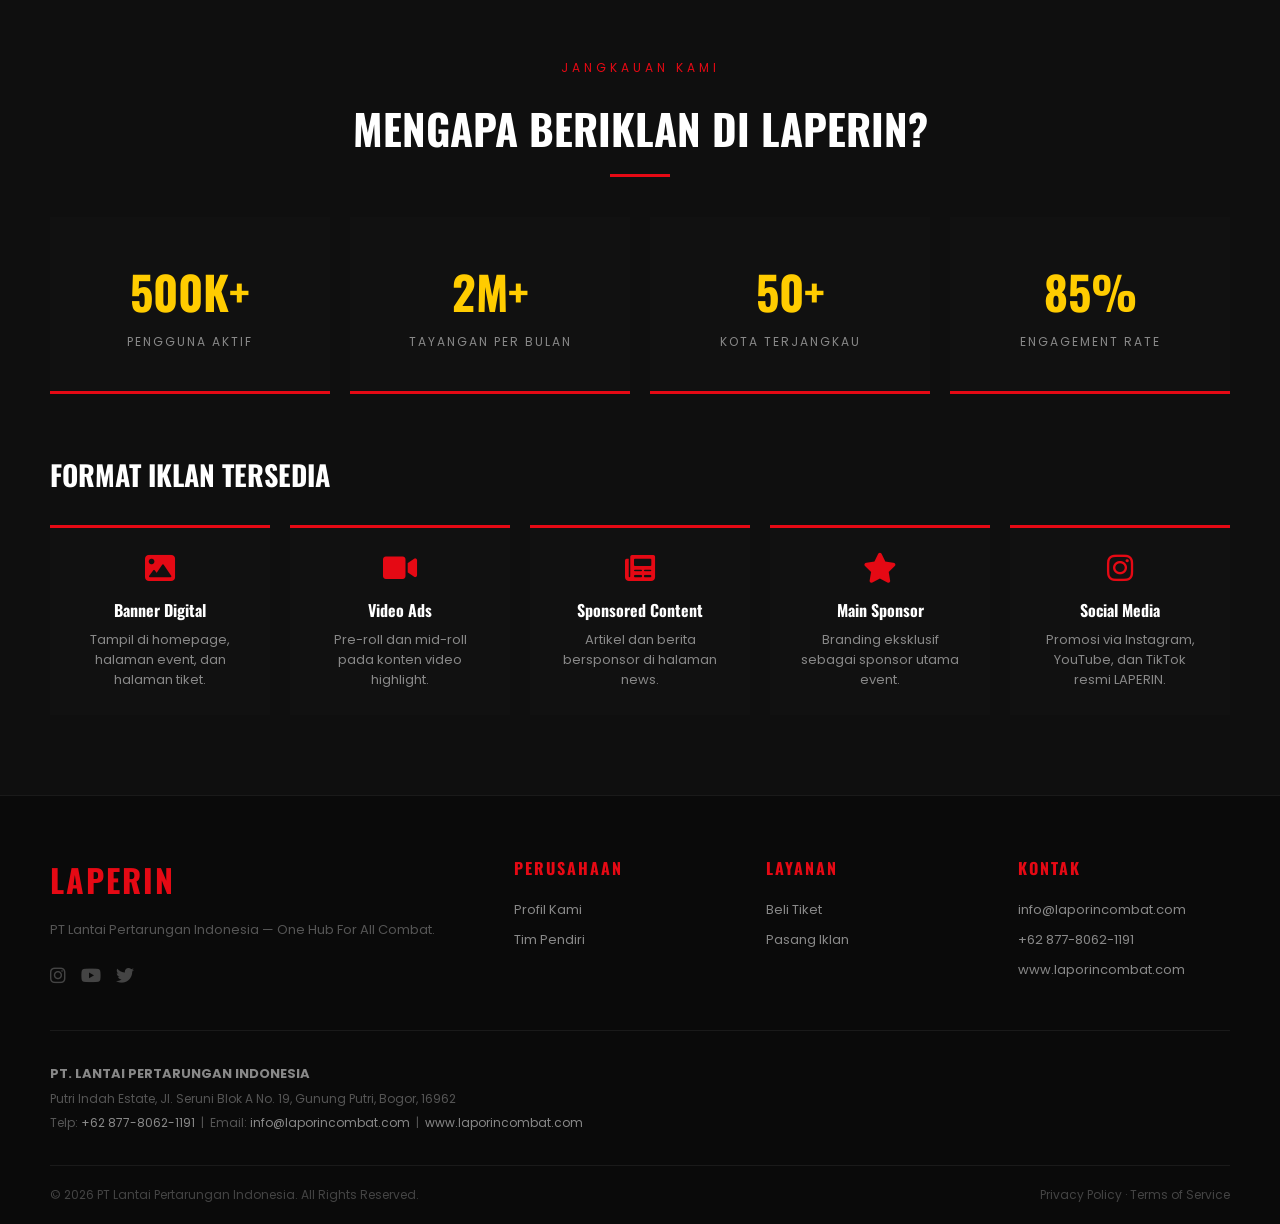
==== commit 6b703402: "Menambahkan Slogan ke Semua Page" ====
--- a/layanan.html
+++ b/layanan.html
@@ -219,7 +219,7 @@
     <div class="footer-grid">
       <div class="footer-brand">
         <span class="logo">LAPERIN</span>
-        <p>PT Lantai Pertarungan Indonesia — Platform digital combat sports terdepan di Indonesia.</p>
+        <p>PT Lantai Pertarungan Indonesia — One Hub For All Combat.</p>
         <div class="footer-socials" style="margin-top:20px;">
           <a href="#"><i class="fab fa-instagram"></i></a>
           <a href="#"><i class="fab fa-youtube"></i></a>
